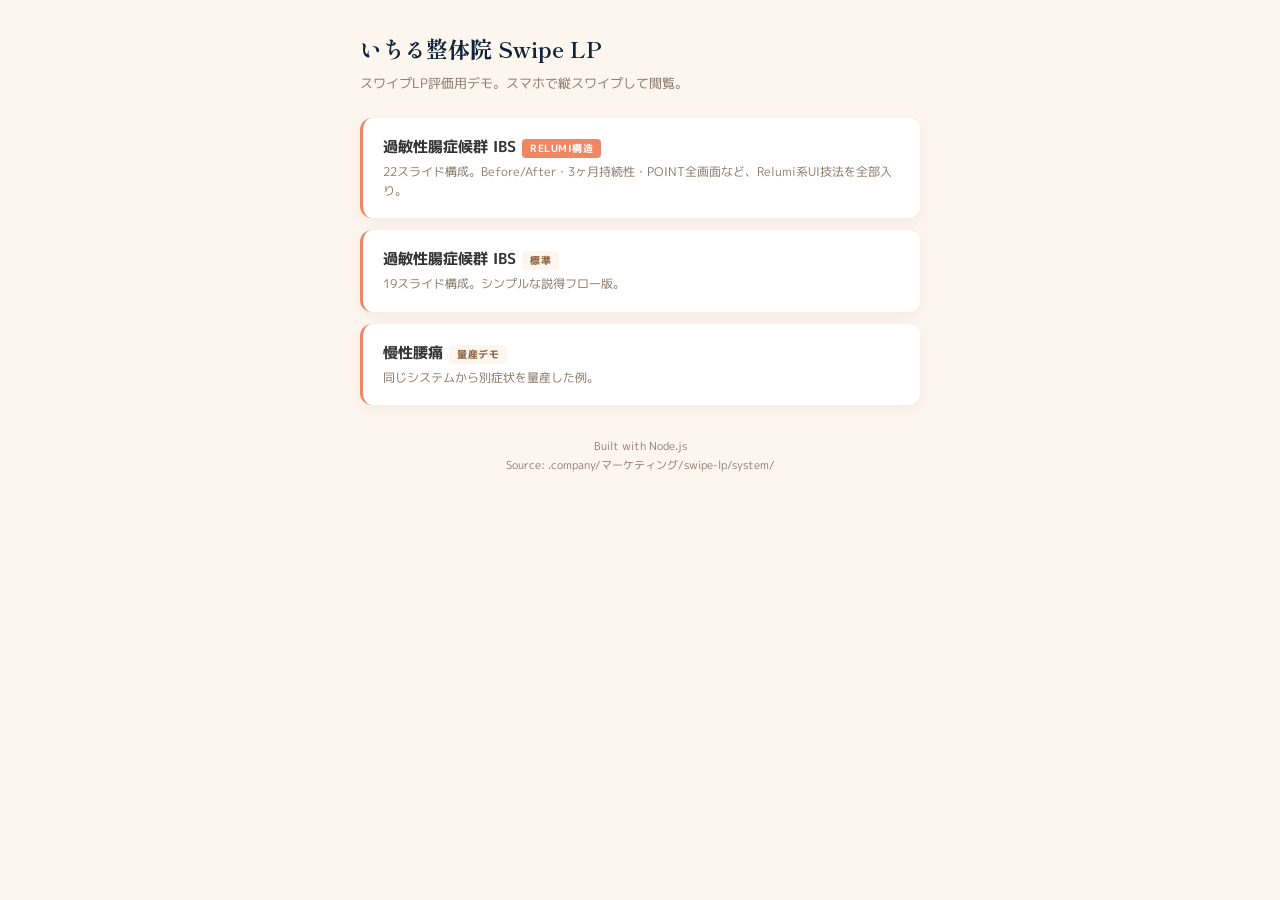
==== index.html @ 7eac6a76 "Initial swipe LP deploy" ====
<!DOCTYPE html>
<html lang="ja">
<head>
<meta charset="UTF-8">
<meta name="viewport" content="width=device-width, initial-scale=1.0">
<title>いちる整体院 / Swipe LP Index</title>
<link href="https://fonts.googleapis.com/css2?family=M+PLUS+1p:wght@400;700;800&family=Shippori+Mincho:wght@700&display=swap" rel="stylesheet">
<style>
  * { margin:0; padding:0; box-sizing:border-box; }
  body { font-family:"M PLUS 1p", system-ui, sans-serif; background:#fdf6ef; color:#333; padding:32px 20px; min-height:100vh; }
  .wrap { max-width:560px; margin:0 auto; }
  h1 { font-family:"Shippori Mincho", serif; font-size:22px; margin-bottom:8px; color:#0f2439; }
  .sub { color:#8a7a6c; font-size:13px; margin-bottom:24px; line-height:1.7; }
  .lp { display:block; background:white; border-radius:12px; padding:18px 20px; margin-bottom:12px; text-decoration:none; color:#333; box-shadow:0 4px 14px rgba(141,94,60,0.08); border-left:3px solid #ef8862; transition:transform .15s ease; }
  .lp:active { transform:scale(0.98); }
  .lp .title { font-weight:700; font-size:15px; margin-bottom:4px; }
  .lp .desc { font-size:12px; color:#8a7a6c; line-height:1.6; }
  .lp .tag { display:inline-block; font-size:10px; padding:2px 8px; border-radius:4px; background:#fdf6ef; color:#8d5e3c; margin-left:6px; letter-spacing:0.05em; }
  .lp .tag.new { background:#ef8862; color:white; }
  footer { margin-top:32px; font-size:11px; color:#8a7a6c; text-align:center; line-height:1.7; }
</style>
</head>
<body>
<div class="wrap">
  <h1>いちる整体院 Swipe LP</h1>
  <p class="sub">スワイプLP評価用デモ。スマホで縦スワイプして閲覧。</p>

  <a class="lp" href="ibs-relumi/">
    <div class="title">過敏性腸症候群 IBS<span class="tag new">RELUMI構造</span></div>
    <div class="desc">22スライド構成。Before/After・3ヶ月持続性・POINT全画面など、Relumi系UI技法を全部入り。</div>
  </a>

  <a class="lp" href="ibs/">
    <div class="title">過敏性腸症候群 IBS<span class="tag">標準</span></div>
    <div class="desc">19スライド構成。シンプルな説得フロー版。</div>
  </a>

  <a class="lp" href="lower-back/">
    <div class="title">慢性腰痛<span class="tag">量産デモ</span></div>
    <div class="desc">同じシステムから別症状を量産した例。</div>
  </a>

  <footer>
    Built with Node.js<br>
    Source: .company/マーケティング/swipe-lp/system/
  </footer>
</div>
</body>
</html>
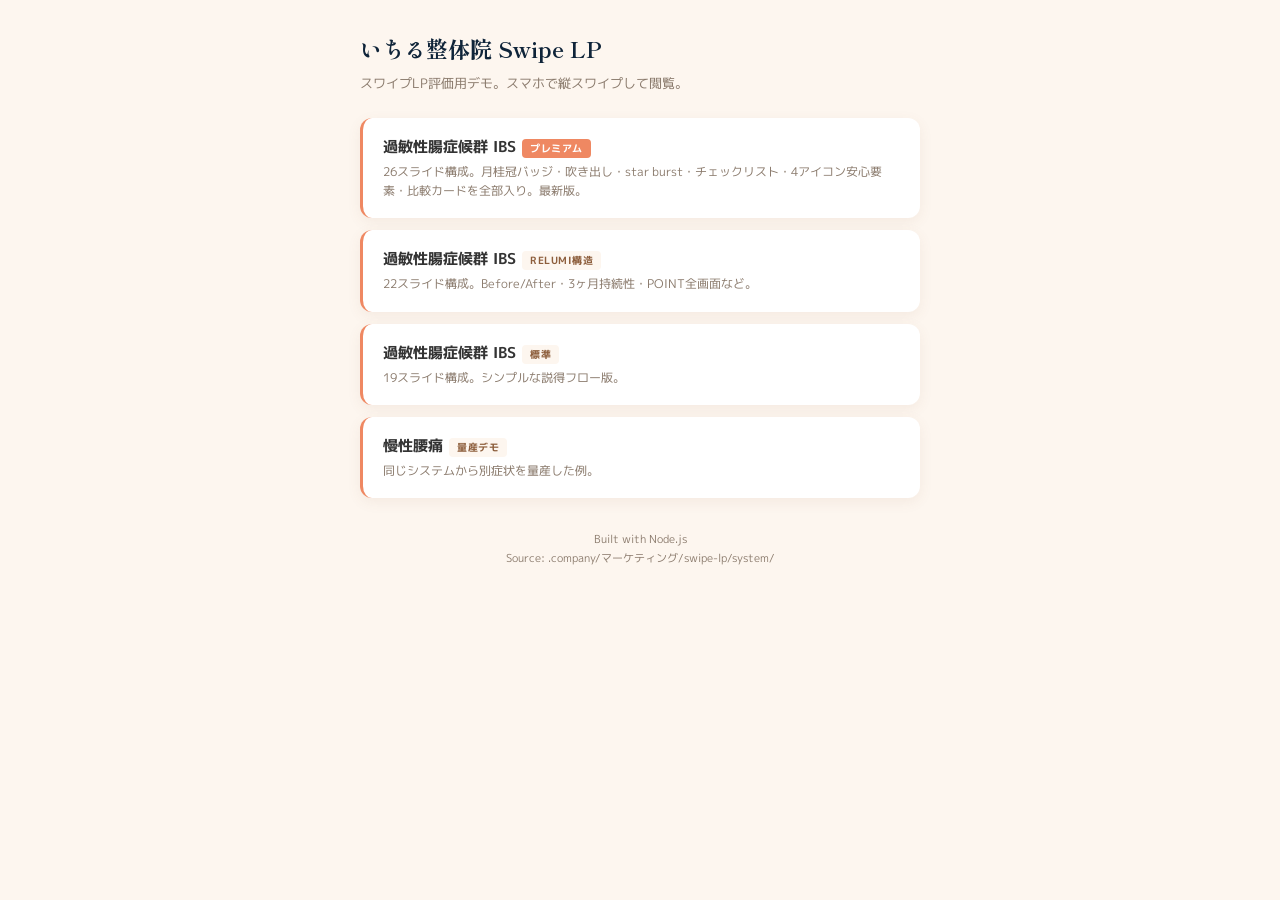
==== commit dd24e022: "Add premium IBS LP with elevated design" ====
--- a/index.html
+++ b/index.html
@@ -25,9 +25,14 @@
   <h1>いちる整体院 Swipe LP</h1>
   <p class="sub">スワイプLP評価用デモ。スマホで縦スワイプして閲覧。</p>
 
+  <a class="lp" href="ibs-premium/">
+    <div class="title">過敏性腸症候群 IBS<span class="tag new">プレミアム</span></div>
+    <div class="desc">26スライド構成。月桂冠バッジ・吹き出し・star burst・チェックリスト・4アイコン安心要素・比較カードを全部入り。最新版。</div>
+  </a>
+
   <a class="lp" href="ibs-relumi/">
-    <div class="title">過敏性腸症候群 IBS<span class="tag new">RELUMI構造</span></div>
-    <div class="desc">22スライド構成。Before/After・3ヶ月持続性・POINT全画面など、Relumi系UI技法を全部入り。</div>
+    <div class="title">過敏性腸症候群 IBS<span class="tag">RELUMI構造</span></div>
+    <div class="desc">22スライド構成。Before/After・3ヶ月持続性・POINT全画面など。</div>
   </a>
 
   <a class="lp" href="ibs/">
